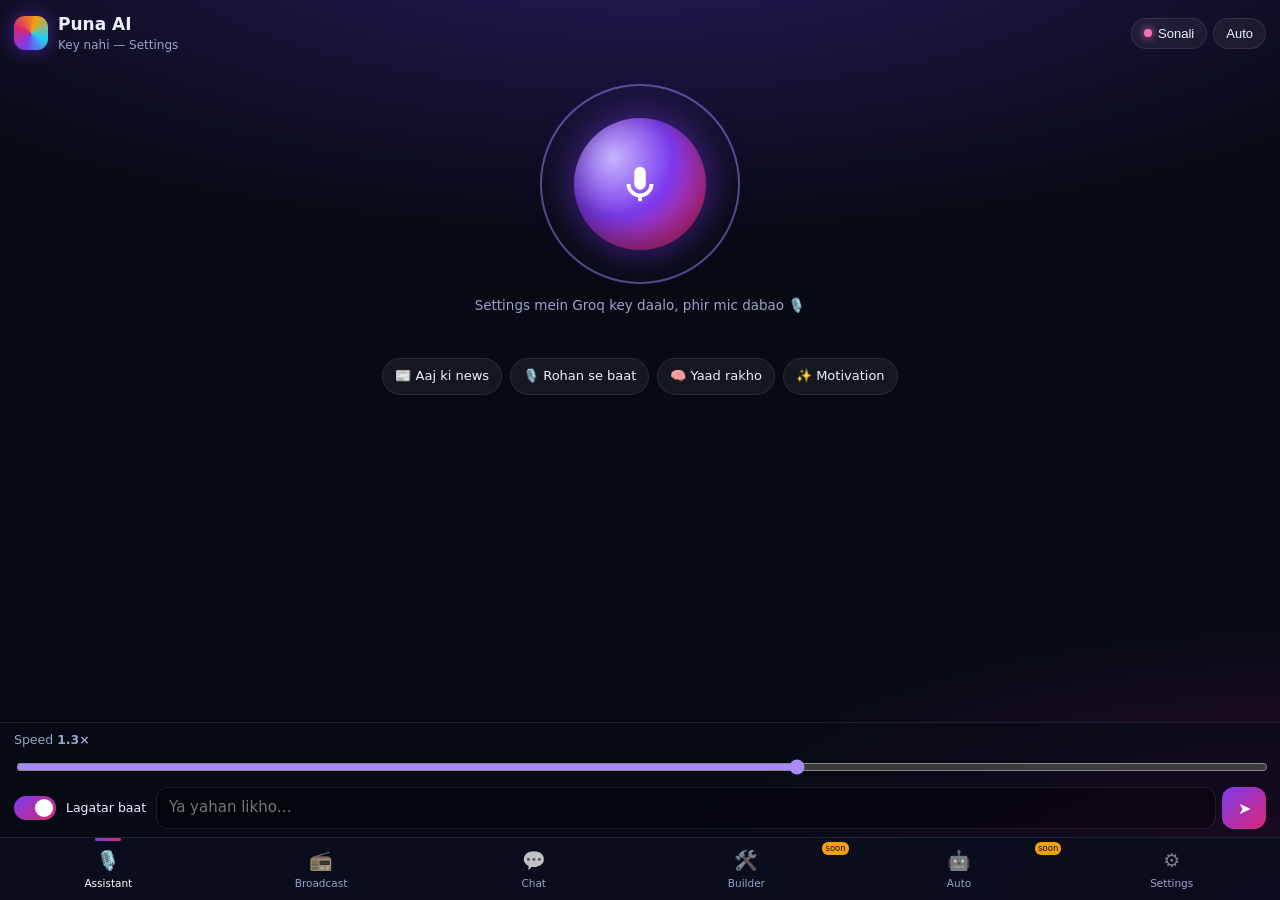
==== android/app/src/main/assets/www/index.html @ 9a6806da "Puna AI Phase 1: voice assistant, Edge neural voices, Groq/Gemini brain, memory, Broadcast audio/vid" ====
<!doctype html>
<html lang="hi">
<head>
<meta charset="utf-8">
<meta name="viewport" content="width=device-width, initial-scale=1, viewport-fit=cover, interactive-widget=resizes-content">
<meta name="theme-color" content="#070A14">
<title>Puna AI</title>
<link rel="icon" href="data:,">
<link rel="stylesheet" href="app.css">
</head>
<body>
<div id="app">
  <!-- ============ ASSISTANT ============ -->
  <section class="view active" id="v-assistant" data-tab="assistant">
    <header class="topbar">
      <div class="brand"><span class="logo"></span><div><b>Puna AI</b><small id="brainBadge">Groq · High</small></div></div>
      <div class="chips">
        <button class="chip" id="voiceChip" aria-label="Voice chuno"><span class="dot"></span><span id="voiceChipName">Sonali</span></button>
        <button class="chip" id="langChip" aria-label="Bhasha"><span id="langChipName">Auto</span></button>
      </div>
    </header>
    <div class="stage">
      <div class="orb-wrap" id="orbWrap" data-state="idle">
        <div class="ring r1"></div><div class="ring r2"></div><div class="ring r3"></div>
        <button class="orb" id="micBtn" aria-label="Bolo">
          <svg viewBox="0 0 24 24" class="ic-mic"><path d="M12 15a3 3 0 0 0 3-3V6a3 3 0 0 0-6 0v6a3 3 0 0 0 3 3zm5-3a5 5 0 0 1-10 0H5a7 7 0 0 0 6 6.92V21h2v-2.08A7 7 0 0 0 19 12z"/></svg>
          <svg viewBox="0 0 24 24" class="ic-stop"><path d="M7 7h10v10H7z"/></svg>
        </button>
      </div>
      <p class="status" id="aStatus">Mic dabao aur bolo · Tap the mic &amp; talk</p>
      <p class="heard" id="aHeard"></p>
      <div class="reply card" id="aReplyCard" hidden>
        <div class="reply-who"><span class="avatar" id="aReplyAvatar">S</span><b id="aReplyName">Sonali</b><span class="tag" id="aReplyTag"></span></div>
        <div class="md" id="aReply"></div>
        <div class="sources" id="aSources"></div>
        <div class="row-actions">
          <button class="mini" id="aCopy">Copy</button>
          <button class="mini" id="aReplay">Phir se suno</button>
          <button class="mini" id="aStopSpeak">Chup</button>
        </div>
      </div>
      <div class="quick" id="aQuick">
        <button class="pill" data-q="Aaj ki top news short mein batao">📰 Aaj ki news</button>
        <button class="pill" data-q="Rohan se baat karni hai">🎙️ Rohan se baat</button>
        <button class="pill" data-q="Mera naam yaad rakho">🧠 Yaad rakho</button>
        <button class="pill" data-q="Ek motivational line sunao">✨ Motivation</button>
      </div>
    </div>
    <div class="dock">
      <div class="speed"><label>Speed <b id="aSpeedVal">1.3×</b></label><input type="range" id="aSpeed" min="0.8" max="1.6" step="0.1" value="1.3"></div>
      <div class="dock-row">
        <label class="toggle"><input type="checkbox" id="aContinuous" checked><span></span>Lagatar baat</label>
        <form class="typebox" id="aTypeForm"><input id="aType" placeholder="Ya yahan likho…" autocomplete="off" enterkeyhint="send"><button class="send" aria-label="Bhejo">➤</button></form>
      </div>
    </div>
  </section>

  <!-- ============ BROADCAST ============ -->
  <section class="view" id="v-broadcast" data-tab="broadcast">
    <header class="topbar"><div class="brand"><span class="logo b"></span><div><b>Broadcast</b><small>Topic → script → awaaz → video</small></div></div></header>
    <div class="scroll">
      <div class="card">
        <div class="seg" id="bMode"><button class="on" data-v="ai">🤖 AI research</button><button data-v="script">✍️ Apna script</button></div>
        <label class="lbl" for="bTopic" id="bTopicLbl">Topic / kya batana hai?</label>
        <div class="with-mic"><textarea id="bTopic" rows="3" placeholder="Jaise: Aloo paratha ki recipe — girlfriend ko bhejni hai 😄"></textarea><button class="mic-sm" id="bMic" aria-label="Bolkar likho">🎤</button></div>
        <p class="hint" id="bScriptHint" hidden>Har line: <b>Naam: baat</b> — jaise <i>Sonali: Namaste dosto!</i> / <i>Rohan: Aaj hum…</i></p>
        <label class="lbl">Awaazein (All ya 1–2 chuno)</label>
        <div class="voice-chips" id="bVoices"></div>
        <div class="grid2">
          <div><label class="lbl" for="bLang">Bhasha</label><select id="bLang"></select></div>
          <div><label class="lbl">Speed <b id="bSpeedVal">1.3×</b></label><input type="range" id="bSpeed" min="0.8" max="1.6" step="0.1" value="1.3"></div>
        </div>
        <label class="lbl">Output</label>
        <div class="seg" id="bOut"><button class="on" data-v="audio">🎧 Audio</button><button data-v="video">🎬 Video</button></div>
        <div class="seg" id="bFormat" hidden><button class="on" data-v="short">📱 Short 9:16</button><button data-v="landscape">🖥️ Landscape 16:9</button></div>
        <label class="lbl" for="bTone">Andaaz</label>
        <select id="bTone"><option value="fun">Mazedaar / friendly</option><option value="pro">Professional</option><option value="news">News style</option><option value="story">Kahani style</option></select>
        <button class="btn primary big" id="bGo">✨ Broadcast banao</button>
        <p class="err" id="bErr"></p>
      </div>
      <div class="card" id="bProgCard" hidden>
        <div class="steps" id="bSteps"></div>
        <div class="bar"><i id="bBar"></i></div>
        <p class="hint" id="bProgText"></p>
        <button class="mini" id="bCancel">Cancel</button>
      </div>
      <div class="card" id="bResult" hidden>
        <h3 id="bTitle"></h3>
        <audio id="bAudio" controls hidden></audio>
        <video id="bVideo" controls playsinline hidden></video>
        <div class="share-row">
          <button class="btn" id="bSave">⬇️ Save</button>
          <button class="btn wa" id="bWa">WhatsApp</button>
          <button class="btn tg" id="bTg">Telegram</button>
          <button class="btn" id="bShare">Share…</button>
        </div>
        <button class="mini" id="bMakeVideo">🎬 Iski video bhi banao</button>
        <details><summary>Script dekho</summary><div id="bScript" class="script"></div></details>
      </div>
      <div class="card" id="bHistCard">
        <h4>Pichhle broadcasts</h4>
        <div id="bHist" class="hist"><p class="hint">Abhi koi nahi.</p></div>
      </div>
    </div>
  </section>

  <!-- ============ CHAT ============ -->
  <section class="view" id="v-chat" data-tab="chat">
    <header class="topbar">
      <div class="brand"><button class="icon-btn" id="cListBtn" aria-label="Chats">☰</button><div><b id="cTitle">Nayi chat</b><small id="cSub">Chat history</small></div></div>
      <button class="chip" id="cNew">＋ Nayi</button>
    </header>
    <div class="drawer" id="cDrawer" hidden>
      <div class="drawer-head"><b>Saari chats</b><button class="mini" id="cDrawerClose">Band karo</button></div>
      <input id="cSearch" placeholder="Chat dhoondo…">
      <div id="cList"></div>
    </div>
    <div class="scroll" id="cScroll"><div id="cMsgs"></div></div>
    <form class="composer" id="cForm">
      <button type="button" class="mic-sm" id="cMic" aria-label="Bolo">🎤</button>
      <textarea id="cInput" rows="1" placeholder="Message likho…"></textarea>
      <button class="send" id="cSend" aria-label="Bhejo">➤</button>
    </form>
  </section>

  <!-- ============ BUILDER (Phase 2) ============ -->
  <section class="view" id="v-builder" data-tab="builder">
    <header class="topbar"><div class="brand"><span class="logo c"></span><div><b>Builder / IDE</b><small>Phase 2</small></div></div></header>
    <div class="scroll">
      <div class="card soon">
        <span class="soon-badge">Coming soon · जल्द आ रहा है</span>
        <h3>Apps, websites aur code — phone se</h3>
        <ul class="plan">
          <li>📥 Git clone (GitHub link se project import)</li>
          <li>🗂️ File manager (projects, root, delete)</li>
          <li>📝 Code editor (syntax highlight)</li>
          <li>👀 Live preview + browser mein kholo</li>
          <li>🤖 AI code edits — “cyberpunk theme lagao” → diff → Keep all</li>
          <li>🖥️ Running servers list (stop/refresh)</li>
        </ul>
      </div>
    </div>
  </section>

  <!-- ============ AUTOMATION (Phase 3) ============ -->
  <section class="view" id="v-auto" data-tab="auto">
    <header class="topbar"><div class="brand"><span class="logo d"></span><div><b>Automation</b><small>Phase 3</small></div></div></header>
    <div class="scroll">
      <div class="card soon">
        <span class="soon-badge">Coming soon · जल्द आ रहा है</span>
        <h3>Phone automation agent</h3>
        <ul class="plan">
          <li>📱 Bol kar phone ke kaam (apps kholna, settings, reminders)</li>
          <li>🔓 Non-rooted: basic tasks (Accessibility)</li>
          <li>⚡ Rooted: full automation</li>
          <li>🔌 MCP servers / tools</li>
        </ul>
      </div>
    </div>
  </section>

  <!-- ============ SETTINGS ============ -->
  <section class="view" id="v-settings" data-tab="settings">
    <header class="topbar"><div class="brand"><span class="logo e"></span><div><b>Settings</b><small>सेटिंग्स</small></div></div></header>
    <div class="scroll">
      <div class="card">
        <h4>🧠 AI Brain</h4>
        <label class="lbl" for="sGroqKey">Groq API key</label>
        <div class="keyrow"><input type="password" id="sGroqKey" placeholder="gsk_…" autocomplete="off"><button class="mini" id="sGroqTest">Test</button></div>
        <p class="hint">Key sirf is phone mein save hoti hai. <a href="https://console.groq.com/keys" class="ext">console.groq.com/keys</a></p>
        <label class="lbl" for="sGemKey">Gemini API key (optional)</label>
        <div class="keyrow"><input type="password" id="sGemKey" placeholder="AIza…" autocomplete="off"><button class="mini" id="sGemTest">Test</button></div>
        <p class="hint" id="sKeyMsg"></p>
        <div class="grid2">
          <div><label class="lbl" for="sBrain">Brain</label><select id="sBrain"><option value="groq">Groq</option><option value="gemini">Gemini</option></select></div>
          <div><label class="lbl" for="sLevel">Model level</label><select id="sLevel"><option value="high">High</option><option value="medium">Medium</option><option value="low">Low (fast)</option></select></div>
        </div>
        <label class="lbl" for="sModel">Model (auto ya khud chuno)</label>
        <select id="sModel"><option value="">Auto (level ke hisaab se)</option></select>
        <label class="lbl" for="sWeb">Web search (news / aaj ki baatein)</label>
        <select id="sWeb"><option value="auto">Auto — zarurat ho to</option><option value="always">Hamesha</option><option value="never">Kabhi nahi</option></select>
      </div>
      <div class="card">
        <h4>🙋 Profile</h4>
        <label class="lbl" for="sCallMe">Mujhe kya bulao (what to call me)</label>
        <input id="sCallMe" placeholder="Jaise: Sonali">
        <label class="lbl" for="sGender">Gender</label>
        <select id="sGender"><option value="">Na batayein</option><option value="female">Female · लड़की</option><option value="male">Male · लड़का</option><option value="neutral">Neutral</option></select>
      </div>
      <div class="card">
        <h4>🗣️ Awaaz &amp; Bhasha</h4>
        <label class="lbl">Assistant ki awaaz</label>
        <button class="btn wide" id="sVoiceBtn">Sonali</button>
        <label class="lbl" for="sReplyLang">Jawab ki bhasha</label>
        <select id="sReplyLang"></select>
        <label class="lbl" for="sSrLang">Main kis bhasha mein bolungi (mic)</label>
        <select id="sSrLang"></select>
        <label class="lbl">Speed <b id="sSpeedVal">1.3×</b></label>
        <input type="range" id="sSpeed" min="0.8" max="1.6" step="0.1" value="1.3">
        <label class="lbl" for="sOdia">Odia awaaz engine</label>
        <select id="sOdia"><option value="auto">Auto (phone ki Odia awaaz, warna Bengali-lipi neural)</option><option value="android">Phone (Android TTS) Odia</option><option value="bengali">Neural (Odia → Bengali lipi, approx)</option><option value="mms">Open-source Meta MMS Odia (on-device, ~100 MB)</option></select>
        <label class="toggle"><input type="checkbox" id="sAutoSpeak" checked><span></span>Jawab bol kar sunao</label>
        <label class="toggle"><input type="checkbox" id="sContinuous" checked><span></span>Lagatar baat (jawab ke baad mic phir chalu)</label>
      </div>
      <div class="card">
        <h4>💾 Memory <small id="sMemCount"></small></h4>
        <label class="toggle"><input type="checkbox" id="sMemOn" checked><span></span>Chat se baatein khud yaad rakho</label>
        <div class="keyrow"><input id="sMemAdd" placeholder="Khud jodo: jaise 'Mujhe Odia gaane pasand hain'"><button class="mini" id="sMemAddBtn">Jodo</button></div>
        <div id="sMemList" class="memlist"></div>
        <button class="btn danger" id="sMemClear">Saari memory mitao</button>
      </div>
      <div class="card">
        <h4>🗂️ Data</h4>
        <button class="btn danger" id="sChatsClear">Saari chats mitao</button>
        <button class="btn" id="sMediaClear">Broadcast files (cache) mitao</button>
      </div>
      <div class="card">
        <h4>ℹ️ About</h4>
        <p class="hint" id="sAbout"></p>
        <details><summary>Voices ki list</summary><div id="sVoiceMap" class="voicemap"></div></details>
        <p class="hint">Awaaz: Microsoft Edge neural voices (free). Brain: Groq / Gemini (aapki key). Odia MMS: Meta MMS-TTS (CC-BY-NC-4.0) via onnxruntime-web (MIT).</p>
      </div>
    </div>
  </section>

  <!-- voice picker sheet -->
  <div class="sheet" id="voiceSheet" hidden>
    <div class="sheet-body">
      <div class="drawer-head"><b>Awaaz chuno · Choose a voice</b><button class="mini" id="vsClose">Band karo</button></div>
      <div class="seg small" id="vsFilter"><button class="on" data-v="all">Sab</button><button data-v="F">Female</button><button data-v="M">Male</button></div>
      <div id="vsList" class="vlist"></div>
    </div>
  </div>
  <!-- language sheet -->
  <div class="sheet" id="langSheet" hidden>
    <div class="sheet-body">
      <div class="drawer-head"><b>Jawab ki bhasha</b><button class="mini" id="lsClose">Band karo</button></div>
      <div id="lsList" class="vlist"></div>
    </div>
  </div>
  <div class="toast" id="toast" hidden></div>

  <nav class="tabs" id="tabs">
    <button data-tab="assistant" class="on"><i>🎙️</i><span>Assistant</span></button>
    <button data-tab="broadcast"><i>📻</i><span>Broadcast</span></button>
    <button data-tab="chat"><i>💬</i><span>Chat</span></button>
    <button data-tab="builder"><i>🛠️</i><span>Builder</span><em>soon</em></button>
    <button data-tab="auto"><i>🤖</i><span>Auto</span><em>soon</em></button>
    <button data-tab="settings"><i>⚙️</i><span>Settings</span></button>
  </nav>
</div>
<audio id="player" preload="auto"></audio>
<script src="app.js"></script>
</body>
</html>
---- android/app/src/main/assets/www/app.css ----
:root{--bg:#070A14;--bg2:#0E1328;--card:rgba(255,255,255,.055);--line:rgba(255,255,255,.09);--tx:#EEF0FF;--mut:#9AA3C7;--a:#A78BFA;--a2:#F472B6;--a3:#22D3EE;--ok:#34D399;--bad:#F87171;--r:18px}
*{box-sizing:border-box;-webkit-tap-highlight-color:transparent}
html,body{margin:0;height:100%;background:var(--bg);color:var(--tx);font:15px/1.45 system-ui,-apple-system,"Segoe UI",Roboto,"Noto Sans","Noto Sans Devanagari","Noto Sans Oriya",sans-serif;overscroll-behavior:none}
body{background:radial-gradient(120% 60% at 50% -10%,#2a1b5c 0%,transparent 60%),radial-gradient(80% 50% at 100% 100%,#3b0d3a 0%,transparent 60%),var(--bg)}
#app{position:fixed;inset:0;display:flex;flex-direction:column}
.view{display:none;flex:1;min-height:0;flex-direction:column}
.view.active{display:flex}
.topbar{display:flex;align-items:center;justify-content:space-between;gap:8px;padding:12px 14px 8px}
.brand{display:flex;align-items:center;gap:10px;min-width:0}
.brand b{font-size:17px;display:block}.brand small{color:var(--mut);font-size:12px;display:block;white-space:nowrap;overflow:hidden;text-overflow:ellipsis}
.logo{width:34px;height:34px;border-radius:11px;background:conic-gradient(from 200deg,#7C3AED,#DB2777,#F59E0B,#22D3EE,#7C3AED);box-shadow:0 0 18px #7c3aed88;flex:none}
.logo.b{background:conic-gradient(#F472B6,#F59E0B,#F472B6)}.logo.c{background:conic-gradient(#22D3EE,#34D399,#22D3EE)}.logo.d{background:conic-gradient(#F59E0B,#F87171,#F59E0B)}.logo.e{background:conic-gradient(#94A3B8,#A78BFA,#94A3B8)}
.chips{display:flex;gap:6px}
.chip{border:1px solid var(--line);background:var(--card);color:var(--tx);border-radius:999px;padding:7px 12px;font-size:13px;display:flex;align-items:center;gap:6px;max-width:150px;white-space:nowrap;overflow:hidden}
.chip .dot{width:8px;height:8px;border-radius:50%;background:var(--a2);box-shadow:0 0 8px var(--a2)}
.scroll{flex:1;min-height:0;overflow-y:auto;padding:4px 12px 16px;-webkit-overflow-scrolling:touch}
.card{background:var(--card);border:1px solid var(--line);border-radius:var(--r);padding:14px;margin:10px 0;backdrop-filter:blur(8px)}
.card h3{margin:2px 0 8px;font-size:17px}.card h4{margin:0 0 8px;font-size:15px}
.lbl{display:block;color:var(--mut);font-size:12.5px;margin:12px 0 5px}
input,textarea,select{width:100%;background:rgba(0,0,0,.35);border:1px solid var(--line);color:var(--tx);border-radius:12px;padding:11px 12px;font:inherit;outline:none}
input:focus,textarea:focus,select:focus{border-color:var(--a)}
select option{background:#151a33}
textarea{resize:vertical}
input[type=range]{padding:0;height:28px;background:transparent;border:0;accent-color:var(--a)}
.btn{border:1px solid var(--line);background:rgba(255,255,255,.08);color:var(--tx);border-radius:12px;padding:11px 14px;font:inherit;font-weight:600}
.btn.primary{background:linear-gradient(135deg,#7C3AED,#DB2777);border:0;box-shadow:0 6px 24px #db277744}
.btn.big{width:100%;margin-top:16px;padding:14px;font-size:16px}.btn.wide{width:100%;text-align:left}
.btn.danger{border-color:#f8717155;color:#fecaca;margin-top:10px;width:100%}
.btn:disabled{opacity:.5}
.btn.wa{background:#128C7E}.btn.tg{background:#229ED9}
.mini{border:1px solid var(--line);background:rgba(255,255,255,.06);color:var(--tx);border-radius:10px;padding:6px 10px;font:inherit;font-size:12.5px}
.hint{color:var(--mut);font-size:12.5px;margin:6px 0}
.err{color:var(--bad);font-size:13px;min-height:1em;margin:8px 0 0}
a{color:var(--a3)}
.grid2{display:grid;grid-template-columns:1fr 1fr;gap:10px}
.keyrow{display:flex;gap:8px;align-items:center}.keyrow input{flex:1}
.seg{display:flex;background:rgba(0,0,0,.3);border:1px solid var(--line);border-radius:12px;padding:3px;gap:3px;margin-top:6px}
.seg button{flex:1;border:0;background:transparent;color:var(--mut);padding:9px 6px;border-radius:9px;font:inherit;font-size:13.5px}
.seg button.on{background:linear-gradient(135deg,#7C3AED,#DB2777);color:#fff}
.seg.small button{padding:6px}
.toggle{display:flex;align-items:center;gap:10px;margin:10px 0;color:var(--tx);font-size:14px}
.toggle input{display:none}.toggle span{width:42px;height:24px;border-radius:99px;background:#2a3050;position:relative;flex:none;transition:.2s}
.toggle span:after{content:"";position:absolute;width:18px;height:18px;border-radius:50%;background:#fff;top:3px;left:3px;transition:.2s}
.toggle input:checked+span{background:linear-gradient(135deg,#7C3AED,#DB2777)}.toggle input:checked+span:after{left:21px}
/* assistant */
.stage{flex:1;min-height:0;overflow-y:auto;display:flex;flex-direction:column;align-items:center;padding:6px 14px 8px}
.orb-wrap{position:relative;width:200px;height:200px;margin:16px auto 6px;display:grid;place-items:center;flex:none}
.ring{position:absolute;inset:0;border-radius:50%;border:2px solid #a78bfa33}
.orb{position:relative;width:132px;height:132px;border-radius:50%;border:0;background:radial-gradient(circle at 30% 30%,#c4b5fd,#7C3AED 45%,#DB2777 85%);box-shadow:0 0 40px #7c3aed99,inset 0 -10px 30px #0006;display:grid;place-items:center;transition:transform .2s}
.orb svg{width:46px;height:46px;fill:#fff}.orb .ic-stop{display:none}
.orb-wrap[data-state=listening] .orb{background:radial-gradient(circle at 30% 30%,#a5f3fc,#06B6D4 45%,#7C3AED 85%);transform:scale(calc(1 + var(--lvl,0)*.12))}
.orb-wrap[data-state=listening] .ring{animation:pulse 1.6s infinite}
.orb-wrap[data-state=listening] .r2{animation-delay:.5s}.orb-wrap[data-state=listening] .r3{animation-delay:1s}
.orb-wrap[data-state=thinking] .orb{animation:think 1.2s linear infinite}
.orb-wrap[data-state=speaking] .orb{animation:speak .5s ease-in-out infinite alternate;background:radial-gradient(circle at 30% 30%,#fbcfe8,#DB2777 45%,#F59E0B 90%)}
.orb-wrap[data-state=speaking] .ic-mic,.orb-wrap[data-state=listening] .ic-mic,.orb-wrap[data-state=thinking] .ic-mic{display:none}
.orb-wrap[data-state=speaking] .ic-stop,.orb-wrap[data-state=listening] .ic-stop,.orb-wrap[data-state=thinking] .ic-stop{display:block}
@keyframes pulse{0%{transform:scale(.7);opacity:1}100%{transform:scale(1.15);opacity:0}}
@keyframes think{0%{filter:hue-rotate(0)}100%{filter:hue-rotate(360deg)}}
@keyframes speak{0%{transform:scale(.97)}100%{transform:scale(1.05)}}
.status{color:var(--mut);margin:6px 0 2px;text-align:center;font-size:13.5px}
.heard{margin:4px 0;text-align:center;font-size:17px;font-weight:600;min-height:1.2em;max-width:520px}
.reply{width:100%;max-width:640px}
.reply-who{display:flex;align-items:center;gap:8px;margin-bottom:6px}
.avatar{width:28px;height:28px;border-radius:50%;display:grid;place-items:center;font-weight:700;font-size:13px;background:var(--a);flex:none}
.tag{font-size:11px;color:var(--mut);border:1px solid var(--line);border-radius:99px;padding:1px 7px}
.row-actions{display:flex;gap:6px;flex-wrap:wrap;margin-top:10px}
.quick{display:flex;flex-wrap:wrap;gap:8px;justify-content:center;margin:12px 0}
.pill{border:1px solid var(--line);background:var(--card);color:var(--tx);border-radius:99px;padding:8px 12px;font:inherit;font-size:13px}
.dock{padding:6px 14px 8px;border-top:1px solid var(--line);background:rgba(7,10,20,.6)}
.speed label{font-size:12.5px;color:var(--mut)}
.dock-row{display:flex;align-items:center;gap:10px}.dock-row .toggle{margin:0;font-size:12.5px;flex:none}
.typebox{flex:1;display:flex;gap:6px}.typebox input{padding:9px 12px}
.send{border:0;border-radius:12px;background:linear-gradient(135deg,#7C3AED,#DB2777);color:#fff;width:44px;flex:none;font-size:16px}
.sources{display:flex;flex-wrap:wrap;gap:6px;margin-top:8px}
.src{font-size:12px;border:1px solid var(--line);border-radius:99px;padding:4px 9px;color:var(--a3);text-decoration:none;max-width:220px;white-space:nowrap;overflow:hidden;text-overflow:ellipsis;background:rgba(34,211,238,.06)}
/* markdown */
.md p{margin:.35em 0}.md ul,.md ol{margin:.3em 0;padding-left:1.3em}.md h1,.md h2,.md h3{font-size:1.05em;margin:.6em 0 .3em}
.md code{background:rgba(0,0,0,.4);padding:1px 5px;border-radius:6px;font-size:.92em}
.md pre{background:rgba(0,0,0,.5);padding:10px;border-radius:10px;overflow-x:auto;position:relative}.md pre code{background:none;padding:0}
.md blockquote{border-left:3px solid var(--a);margin:.4em 0;padding:.1em .7em;color:var(--mut)}
.md table{border-collapse:collapse;font-size:.92em}.md td,.md th{border:1px solid var(--line);padding:4px 7px}
/* chat */
#cMsgs{display:flex;flex-direction:column;gap:10px;padding-bottom:8px}
.msg{max-width:88%;padding:10px 12px;border-radius:16px;border:1px solid var(--line);word-wrap:break-word;overflow-wrap:anywhere}
.msg.user{align-self:flex-end;background:linear-gradient(135deg,#5b21b6,#9d174d);border:0}
.msg.assistant{align-self:flex-start;background:var(--card)}
.msg .meta{font-size:11px;color:var(--mut);margin-top:6px;display:flex;gap:6px;flex-wrap:wrap;align-items:center}
.msg .meta button{border:0;background:rgba(255,255,255,.08);color:var(--tx);border-radius:8px;padding:3px 8px;font-size:11.5px}
.msg.typing .md:after{content:"▍";animation:blink 1s infinite;color:var(--a2)}
@keyframes blink{50%{opacity:0}}
.empty{color:var(--mut);text-align:center;margin-top:30px}
.composer{display:flex;gap:8px;padding:8px 12px;border-top:1px solid var(--line);align-items:flex-end}
.composer textarea{flex:1;max-height:140px;padding:10px 12px}
.mic-sm{border:1px solid var(--line);background:var(--card);color:#fff;border-radius:12px;width:44px;height:44px;flex:none;font-size:18px}
.mic-sm.on{background:#06B6D4}
.with-mic{display:flex;gap:8px;align-items:flex-start}.with-mic textarea{flex:1}
.drawer{position:absolute;left:0;right:0;top:60px;bottom:64px;background:#0b1022f2;z-index:5;padding:10px 14px;overflow-y:auto;border-bottom:1px solid var(--line)}
.drawer-head{display:flex;justify-content:space-between;align-items:center;margin-bottom:10px}
.conv{display:flex;align-items:center;gap:8px;padding:10px;border-radius:12px;border:1px solid var(--line);margin:6px 0;background:var(--card)}
.conv.on{border-color:var(--a)}.conv .t{flex:1;min-width:0}.conv .t b{display:block;white-space:nowrap;overflow:hidden;text-overflow:ellipsis;font-size:14px}.conv .t small{color:var(--mut);font-size:11.5px}
.icon-btn{border:1px solid var(--line);background:var(--card);color:var(--tx);border-radius:10px;width:36px;height:36px;font-size:16px}
/* broadcast */
.voice-chips{display:flex;flex-wrap:wrap;gap:6px}
.vchip{border:1px solid var(--line);background:rgba(0,0,0,.3);color:var(--tx);border-radius:99px;padding:6px 11px;font:inherit;font-size:13px}
.vchip.on{background:linear-gradient(135deg,#7C3AED,#DB2777);border-color:transparent}
.vchip small{opacity:.7;font-size:10.5px;margin-left:3px}
.steps{display:flex;flex-direction:column;gap:5px;font-size:13.5px}
.step{color:var(--mut)}.step.doing{color:var(--tx)}.step.done{color:var(--ok)}.step.fail{color:var(--bad)}
.bar{height:8px;background:rgba(255,255,255,.08);border-radius:99px;overflow:hidden;margin:10px 0 4px}.bar i{display:block;height:100%;width:0;background:linear-gradient(90deg,#7C3AED,#DB2777,#F59E0B);transition:width .3s}
#bAudio,#bVideo{width:100%;margin:8px 0;border-radius:12px}#bVideo{max-height:60vh;background:#000}
.share-row{display:grid;grid-template-columns:1fr 1fr;gap:8px;margin:8px 0}
.script{font-size:13.5px}.script p{margin:6px 0}.script b{color:var(--a2)}
details summary{color:var(--a3);margin-top:10px;font-size:13.5px}
.hist .h{display:flex;align-items:center;gap:8px;padding:8px 0;border-top:1px solid var(--line)}.hist .h .t{flex:1;min-width:0;font-size:13.5px}.hist .h .t small{display:block;color:var(--mut);font-size:11.5px}
/* settings */
.memlist{margin:10px 0}.mem{display:flex;gap:8px;align-items:flex-start;padding:8px 0;border-top:1px solid var(--line)}.mem .t{flex:1;font-size:13.5px}.mem small{display:block;color:var(--mut);font-size:11px}
.voicemap{font-size:12.5px;color:var(--mut)}.voicemap div{padding:3px 0}
/* sheets */
.sheet{position:fixed;inset:0;background:#0009;z-index:20;display:flex;align-items:flex-end}
.sheet-body{width:100%;max-height:82%;overflow-y:auto;background:#0f1430;border-radius:20px 20px 0 0;padding:14px;border-top:1px solid var(--line)}
.vlist{display:flex;flex-direction:column;gap:8px;margin-top:10px}
.vitem{display:flex;align-items:center;gap:10px;padding:10px;border:1px solid var(--line);border-radius:14px;background:var(--card)}
.vitem.on{border-color:var(--a2);box-shadow:0 0 0 1px var(--a2) inset}
.vitem .t{flex:1;min-width:0}.vitem .t b{font-size:15px}.vitem .t small{display:block;color:var(--mut);font-size:12px}
.vitem .heart{color:#f472b6}
/* soon */
.soon{position:relative;overflow:hidden}.soon-badge{display:inline-block;background:linear-gradient(135deg,#F59E0B,#DB2777);border-radius:99px;padding:4px 10px;font-size:12px;font-weight:700;margin-bottom:8px}
.plan{padding-left:1.1em;color:var(--mut)}.plan li{margin:6px 0}
/* tabs */
.tabs{display:flex;border-top:1px solid var(--line);background:#0a0e1df2;padding:4px 2px calc(4px + env(safe-area-inset-bottom))}
.tabs button{flex:1;border:0;background:none;color:var(--mut);display:flex;flex-direction:column;align-items:center;gap:1px;padding:5px 0;font:inherit;font-size:10.5px;position:relative;min-width:0}
.tabs button i{font-style:normal;font-size:19px;filter:grayscale(.7);opacity:.75}
.tabs button.on{color:#fff}.tabs button.on i{filter:none;opacity:1}
.tabs button.on:before{content:"";position:absolute;top:-4px;width:26px;height:3px;border-radius:3px;background:linear-gradient(90deg,#7C3AED,#DB2777)}
.tabs em{position:absolute;top:0;right:4px;font-style:normal;font-size:8.5px;background:#F59E0B;color:#111;border-radius:6px;padding:0 3px}
.toast{position:fixed;left:50%;bottom:86px;transform:translateX(-50%);background:#1e2447;border:1px solid var(--line);color:#fff;padding:10px 14px;border-radius:12px;z-index:30;max-width:90%;font-size:13.5px;box-shadow:0 8px 30px #0008}
[hidden]{display:none!important}
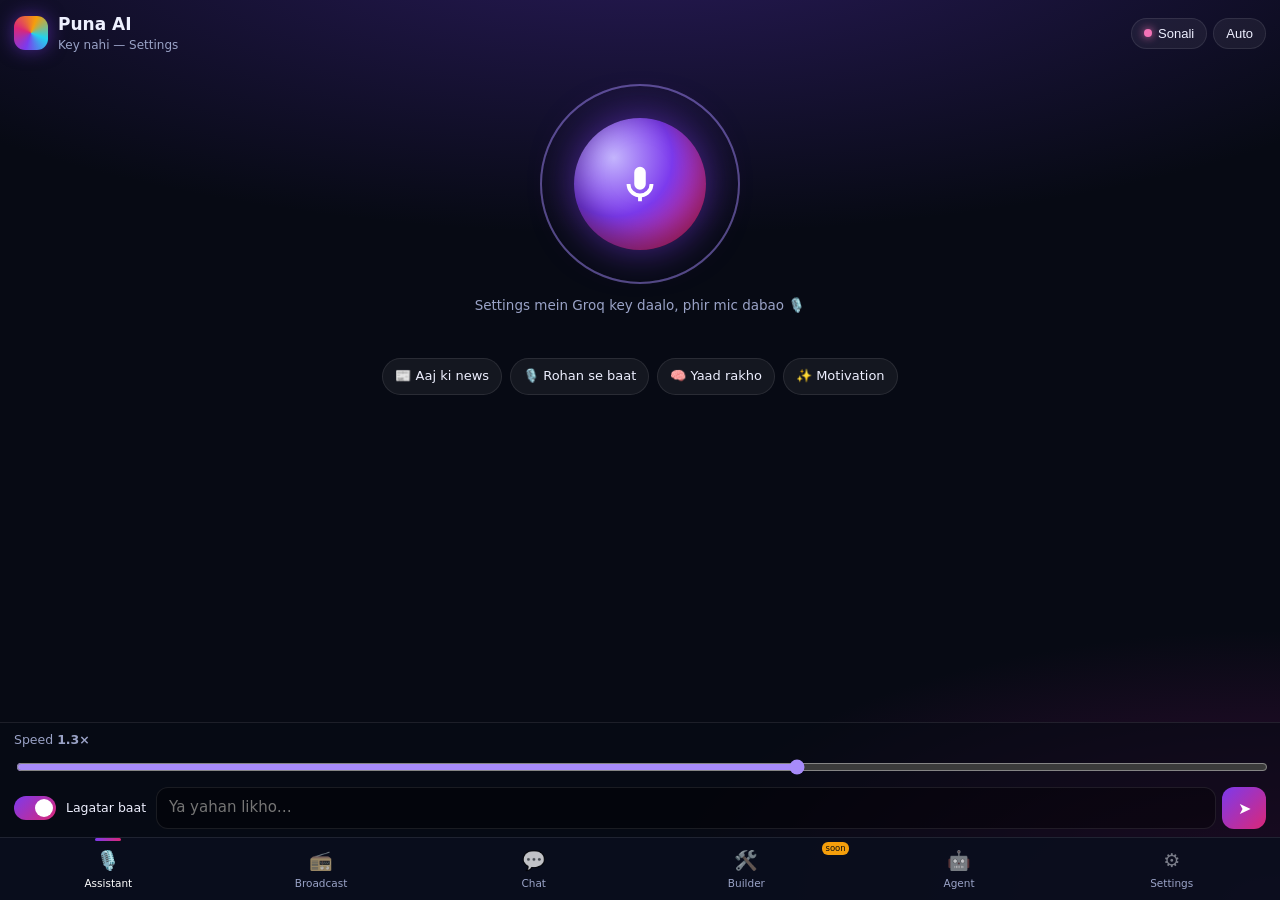
==== commit 39dce6cf: "Phase 3 Agent: accessibility service (read/tap/type/scroll/global), phone intents, root via su, tool" ====
--- a/android/app/src/main/assets/www/index.html
+++ b/android/app/src/main/assets/www/index.html
@@ -29,6 +29,7 @@
       </div>
       <p class="status" id="aStatus">Mic dabao aur bolo · Tap the mic &amp; talk</p>
       <p class="heard" id="aHeard"></p>
+      <p class="lat" id="aLat" hidden></p>
       <div class="reply card" id="aReplyCard" hidden>
         <div class="reply-who"><span class="avatar" id="aReplyAvatar">S</span><b id="aReplyName">Sonali</b><span class="tag" id="aReplyTag"></span></div>
         <div class="md" id="aReply"></div>
@@ -142,19 +143,49 @@
     </div>
   </section>
 
-  <!-- ============ AUTOMATION (Phase 3) ============ -->
+  <!-- ============ AGENT (Phase 3: phone automation) ============ -->
   <section class="view" id="v-auto" data-tab="auto">
-    <header class="topbar"><div class="brand"><span class="logo d"></span><div><b>Automation</b><small>Phase 3</small></div></div></header>
+    <header class="topbar"><div class="brand"><span class="logo d"></span><div><b>Agent</b><small>Phone automation · Phase 3</small></div></div></header>
     <div class="scroll">
-      <div class="card soon">
-        <span class="soon-badge">Coming soon · जल्द आ रहा है</span>
-        <h3>Phone automation agent</h3>
-        <ul class="plan">
-          <li>📱 Bol kar phone ke kaam (apps kholna, settings, reminders)</li>
-          <li>🔓 Non-rooted: basic tasks (Accessibility)</li>
-          <li>⚡ Rooted: full automation</li>
-          <li>🔌 MCP servers / tools</li>
-        </ul>
+      <div class="card" id="agSetup">
+        <h4>🔓 Setup</h4>
+        <div class="bgstat" id="agStat"></div>
+        <button class="btn wide" id="agA11yBtn">♿ Accessibility mein “Puna AI Agent” ON karo</button>
+        <details id="agGuide"><summary>Kaise ON karein? (4 steps)</summary>
+          <ol class="plan">
+            <li>Upar wala button dabao — Accessibility settings khulegi.</li>
+            <li><b>Downloaded / Installed apps</b> mein <b>Puna AI Agent</b> chuno.</li>
+            <li>Toggle <b>ON</b> karo → <b>Allow</b>.</li>
+            <li>Android 13+ par “Restricted setting” aaye to: Settings › Apps › Puna AI › ⋮ (upar kona) › <b>Allow restricted settings</b>, phir dobara ON karo.</li>
+            <li>Wapas Puna mein aao — yahan ✓ dikhega.</li>
+          </ol>
+          <p class="hint">Bina Accessibility ke bhi chalega: apps kholna, call, SMS/WhatsApp chat, alarm/timer, torch, volume, Wi-Fi/Bluetooth settings, YouTube, Maps. Screen padhna/tap/type ke liye Accessibility chahiye.</p>
+        </details>
+        <div class="grid2">
+          <button class="btn" id="agContactsBtn">👥 Contacts allow</button>
+          <button class="btn" id="agCallBtn">📞 Direct call allow</button>
+        </div>
+        <label class="toggle"><input type="checkbox" id="agVoice" checked><span></span>Assistant ko bole phone-commands (jaise “WhatsApp kholo…”) Agent se karwao</label>
+        <label class="toggle"><input type="checkbox" id="agRoot"><span></span>⚡ Root use karo (rooted phone: full automation via su)</label>
+        <p class="hint" id="agRootMsg"></p>
+      </div>
+      <div class="card">
+        <h4>🤖 Kya karna hai?</h4>
+        <div class="with-mic"><textarea id="agTask" rows="2" placeholder="Jaise: WhatsApp kholo aur Sonali ko 'good morning' bhejo"></textarea><button class="mini" id="agMic" aria-label="Bolo">🎤</button></div>
+        <button class="btn primary big" id="agGo">▶ Shuru karo</button>
+        <div class="quick" id="agQuick">
+          <button class="pill" data-q="Settings kholo">⚙️ Settings kholo</button>
+          <button class="pill" data-q="Torch on karo">🔦 Torch on</button>
+          <button class="pill" data-q="Kal subah 6 baje ka alarm lagao">⏰ Alarm 6 baje</button>
+          <button class="pill" data-q="YouTube par lofi songs chalao">▶️ YouTube lofi</button>
+          <button class="pill" data-q="Screenshot lo">📸 Screenshot</button>
+          <button class="pill" data-q="Wi-Fi settings kholo">📶 Wi-Fi</button>
+        </div>
+        <p class="hint">🛡️ Message bhejne, call karne, delete ya payment se pehle Puna hamesha poochegi (button ya “haan/nahi”). ⏹ Stop hamesha dikhega.</p>
+      </div>
+      <div class="card" id="agLogCard" hidden>
+        <h4>📋 Steps <small id="agState"></small></h4>
+        <div id="agLog" class="aglog"></div>
       </div>
     </div>
   </section>
@@ -202,6 +233,25 @@
         <label class="toggle"><input type="checkbox" id="sAutoSpeak" checked><span></span>Jawab bol kar sunao</label>
         <label class="toggle"><input type="checkbox" id="sContinuous" checked><span></span>Lagatar baat (jawab ke baad mic phir chalu)</label>
       </div>
+      <div class="card" id="sFastCard">
+        <h4>⚡ Fast mode (voice)</h4>
+        <label class="toggle"><input type="checkbox" id="sFast" checked><span></span>Fast mode — chhote, turant jawab (fast model, pehla sentence turant bolna)</label>
+        <label class="toggle"><input type="checkbox" id="sBarge"><span></span>Bol kar rokna (beta) — jab Puna bol rahi ho, aap bolo to ruk jaaye</label>
+        <label class="toggle"><input type="checkbox" id="sShowLat"><span></span>Latency dikhao (debug, ms)</label>
+        <p class="hint">Fast mode: voice mein openai/gpt-oss-20b (low reasoning), 1-3 sentence jawab, mic jaldi band (≈0.9 s chup), awaaz pehle se connected. Text chat par asar nahi. Mic/orb dabane se Puna turant chup ho kar sunne lagti hai.</p>
+      </div>
+      <div class="card" id="sBgCard">
+        <h4>⏰ 24/7 Assistant</h4>
+        <label class="toggle"><input type="checkbox" id="sAlways"><span></span>Hamesha chalu (notification mein 🎙️ Talk / ⏹ Stop)</label>
+        <label class="toggle"><input type="checkbox" id="sWake"><span></span>“Hey Puna” hands-free (beta)</label>
+        <div class="bgstat" id="sBgStat"></div>
+        <div class="grid2">
+          <button class="btn" id="sBattBtn">🔋 Battery limit hatao</button>
+          <button class="btn" id="sOverlayBtn">🪟 Apps ke upar dikhao</button>
+        </div>
+        <p class="hint">⚠️ <b>Battery:</b> sirf notification wala mode bahut kam battery leta hai. “Hey Puna” mode mic ko lagatar sunta hai — din bhar mein kaafi battery (aur thoda mobile data, agar phone offline recognition support nahi karta) kha sakta hai; kuch phones har baar halki “beep” bhi karte hain. Charging par ya zarurat ho tab hi on rakho.</p>
+        <p class="hint">Shortcut: app icon ko long-press karo → “Puna se baat”. Quick Settings (upar se swipe) → ✏️ edit → “Puna Talk” tile jodo.</p>
+      </div>
       <div class="card">
         <h4>💾 Memory <small id="sMemCount"></small></h4>
         <label class="toggle"><input type="checkbox" id="sMemOn" checked><span></span>Chat se baatein khud yaad rakho</label>
@@ -238,6 +288,15 @@
       <div id="lsList" class="vlist"></div>
     </div>
   </div>
+  <!-- agent confirmation -->
+  <div class="sheet" id="agConfirm" hidden>
+    <div class="sheet-body">
+      <div class="drawer-head"><b>🛡️ Pakka karein?</b></div>
+      <p id="agCfText" class="cftext"></p>
+      <div class="grid2"><button class="btn primary" id="agCfYes">✅ Haan, karo</button><button class="btn" id="agCfNo">✖ Nahi</button></div>
+    </div>
+  </div>
+  <button class="agstop" id="agStop" hidden>⏹ Stop agent</button>
   <div class="toast" id="toast" hidden></div>
 
   <nav class="tabs" id="tabs">
@@ -245,7 +304,7 @@
     <button data-tab="broadcast"><i>📻</i><span>Broadcast</span></button>
     <button data-tab="chat"><i>💬</i><span>Chat</span></button>
     <button data-tab="builder"><i>🛠️</i><span>Builder</span><em>soon</em></button>
-    <button data-tab="auto"><i>🤖</i><span>Auto</span><em>soon</em></button>
+    <button data-tab="auto"><i>🤖</i><span>Agent</span></button>
     <button data-tab="settings"><i>⚙️</i><span>Settings</span></button>
   </nav>
 </div>
--- a/android/app/src/main/assets/www/app.css
+++ b/android/app/src/main/assets/www/app.css
@@ -136,3 +136,13 @@
 .tabs em{position:absolute;top:0;right:4px;font-style:normal;font-size:8.5px;background:#F59E0B;color:#111;border-radius:6px;padding:0 3px}
 .toast{position:fixed;left:50%;bottom:86px;transform:translateX(-50%);background:#1e2447;border:1px solid var(--line);color:#fff;padding:10px 14px;border-radius:12px;z-index:30;max-width:90%;font-size:13.5px;box-shadow:0 8px 30px #0008}
 [hidden]{display:none!important}
+.bgstat{display:flex;flex-wrap:wrap;gap:6px;margin:6px 0 10px}.bgstat span{font-size:11.5px;border:1px solid var(--line);border-radius:99px;padding:3px 8px}.bgstat .ok{color:var(--ok)}.bgstat .no{color:#fbbf24}
+
+.lat{font:600 11px/1.3 ui-monospace,monospace;color:#7dd3fc;opacity:.85;text-align:center;margin:2px 0 0;min-height:0}
+
+.aglog{display:flex;flex-direction:column;gap:6px;font-size:13px}
+.aglog .st{border:1px solid var(--line);border-radius:10px;padding:7px 9px;background:rgba(0,0,0,.25);word-break:break-word}
+.aglog .st.ok{border-color:#34d39955}.aglog .st.bad{border-color:#f8717166;color:#fecaca}.aglog .st.ask{border-color:#fbbf2466}.aglog .st.fin{border-color:#a78bfa88;font-weight:600}
+.aglog .st small{display:block;color:var(--mut);font-size:11px;margin-top:2px}
+.agstop{position:fixed;right:14px;bottom:86px;z-index:30;background:#dc2626;color:#fff;border:0;border-radius:99px;padding:12px 18px;font:700 15px/1 inherit;box-shadow:0 8px 24px #dc262666}
+.cftext{font-size:16px;margin:10px 0 14px}
